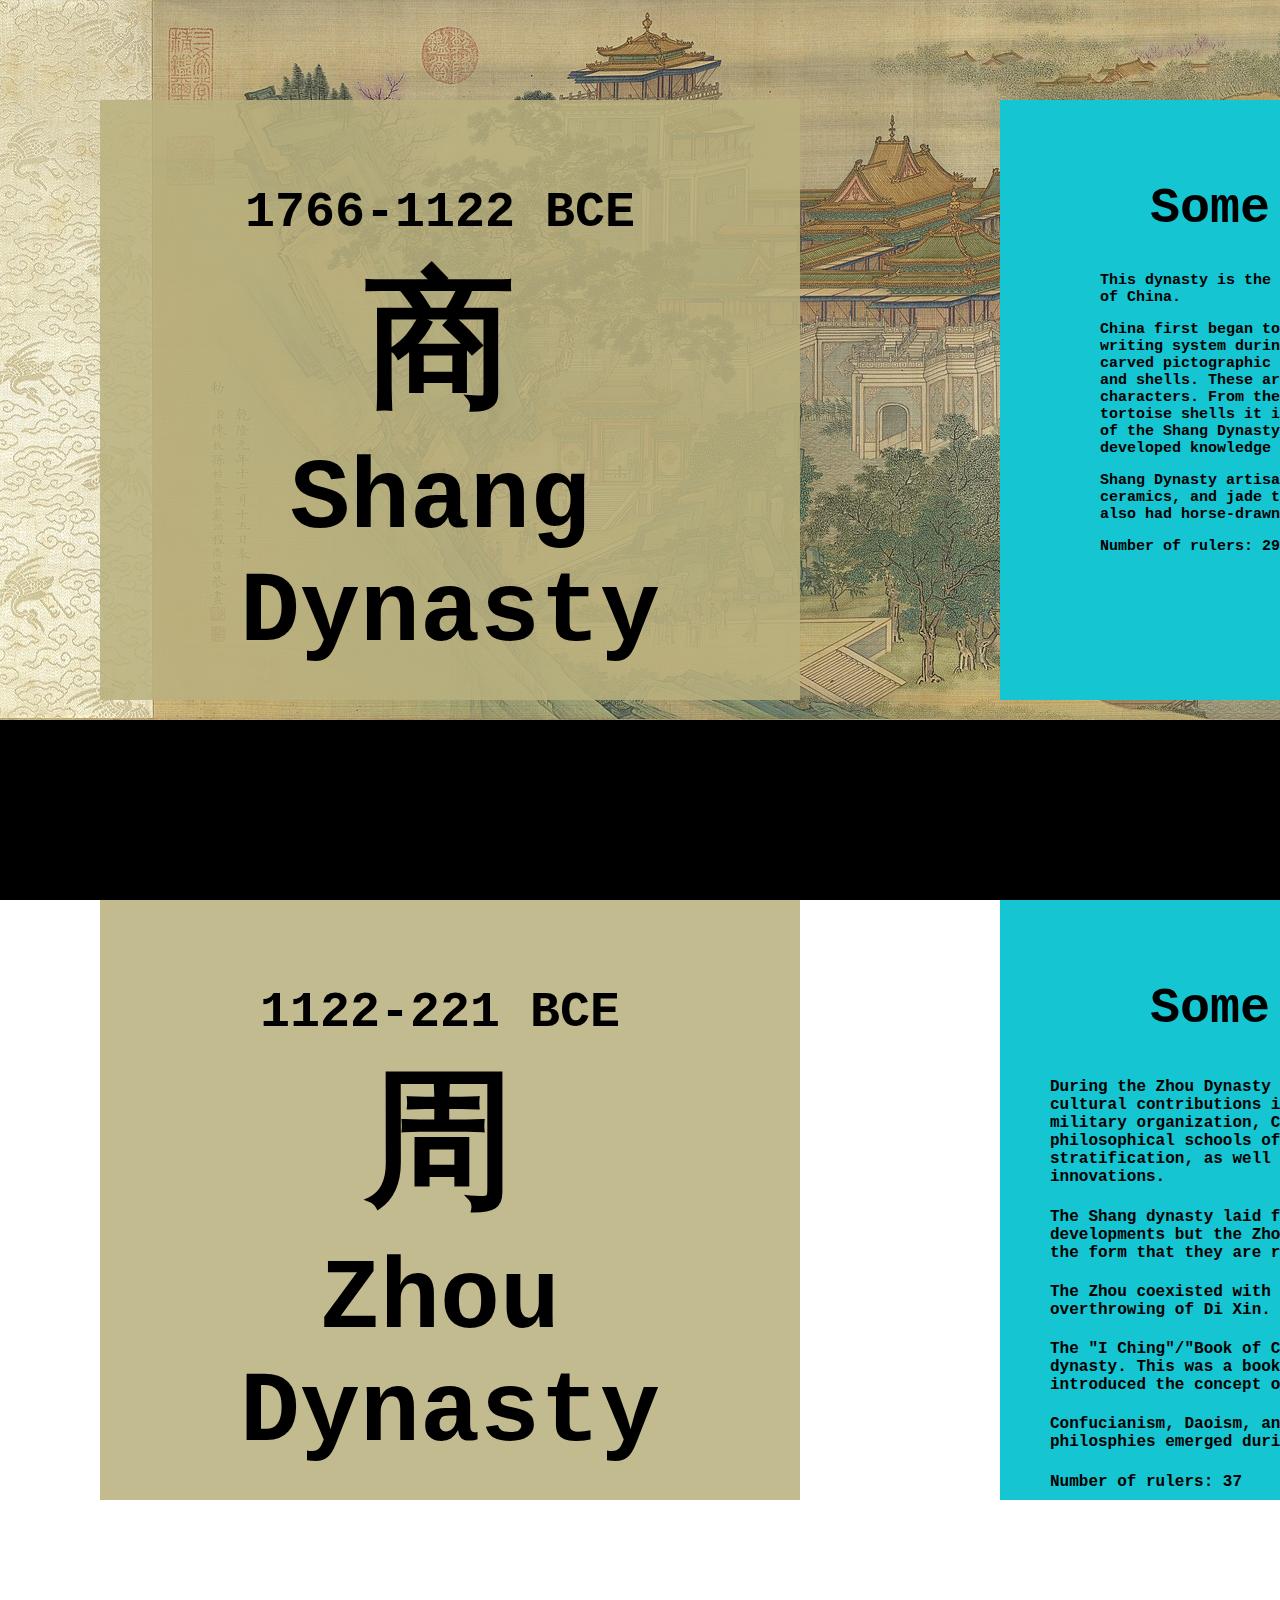
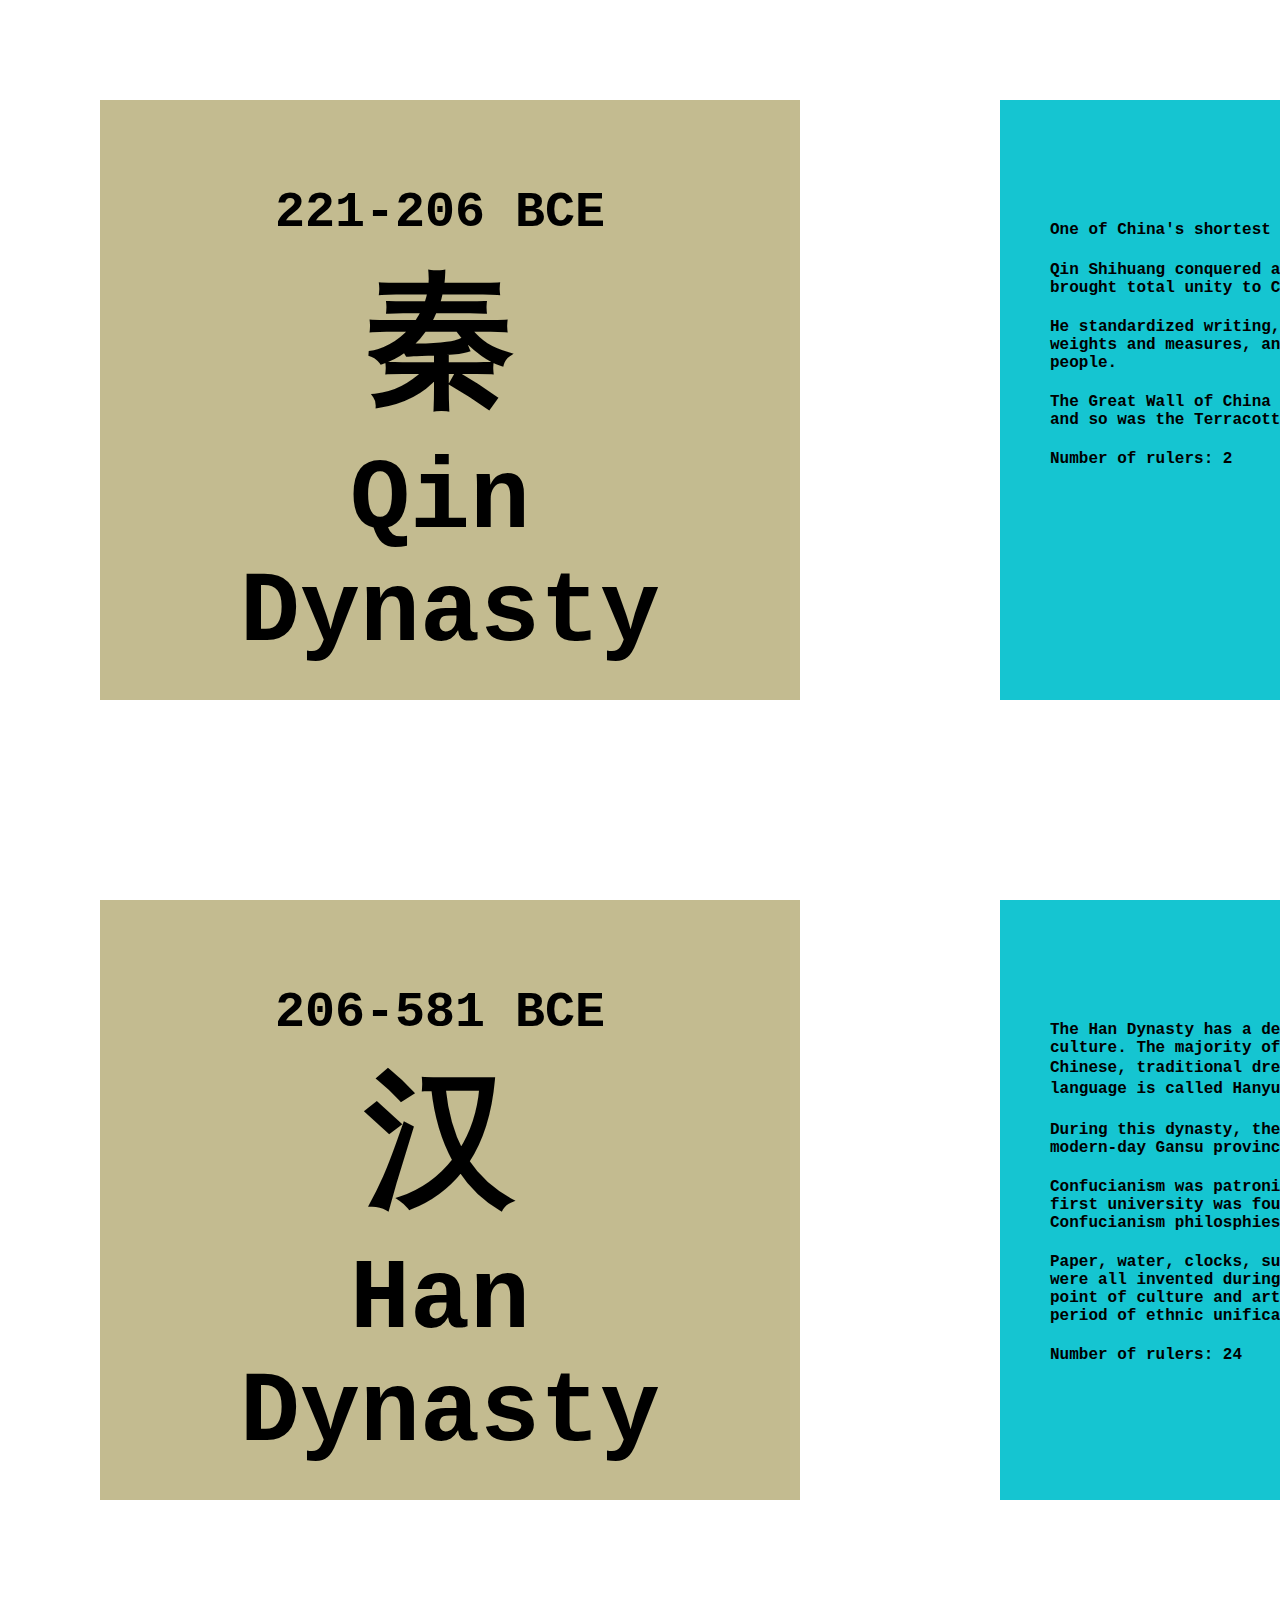
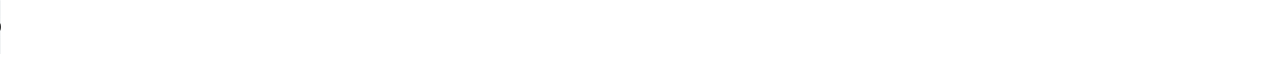
==== finalProject/index.html @ f20c357b "final draft" ====
<!DOCTYPE html>
<html>
    <head>
        <meta charset="utf-8">
        <title>Through the Decades</title>
        <link rel="stylesheet" href="css/style.css">
        <script src="lib/p5.min.js" type="text/javascript"></script>
    </head>


    <body>
        <div id="p5-canvas-container">
            
        </div>


        <div class="theOne" id="main-container">
            
            
            <div class="main" id="c1">
                <div class="time" id="shang">
                    <h5>
                        1766-1122 BCE
                    </h5>
                    <h1>
                        商
                    </h1>

                    <h2>
                        Shang Dynasty
                    </h2>
                </div>

                <div class ="fyi">
                    <b>Some info:</b>
                    <h3>
                        This dynasty is the official first dynasty of China. 
                    </h3>

                    <h3>
                        China first began to develop its formal writing system during this dynasty. 
                        People carved pictographic characters onto bones and shells. These are called 'oracle bone' characters. 
                        From the inscriptions on tortoise shells it is inferred that people of the Shang Dynasty used 
                        calendars and developed knowledge of astronomy and math. 
                    </h3>

                    <h3>
                        Shang Dynasty artisans created bronze works, ceramics, and 
                        jade trinkets. The Shang army also had horse-drawn chariots.

                    </h3>

                    <h3>
                        Number of rulers: 29-30
                    </h3>

                </div>

                <div class="clothes">
                    <h6>
                        The basics of traditonal Chinese fashion were established during this dynasty.
                        People wore narrow, cuffed, knee-length shirt jackets tied with a sash and
                        a narrow ankle-length skirt. They then wore a peice of cloth that hung down 
                        to the knees. Clthes were vivid in primary colors and did not vary among 
                        people of different social class.
                    </h6>
                    <iframe class="canvas1Frame" src="shangCanvas" frameborder="0"></iframe>
                </div>

                <div class="people">
                    <iframe class="canvas1Frame" src="shangCanvas2" frameborder="0"></iframe>
                </div>

                <div class="map">
                    <img src="image/shangmap.png" width="400" height="400">

                </div>

                <div class="object">
                    <iframe class="canvas1Frame" src="shangCanvas3" frameborder="0"></iframe>
                </div>

                <div class="sources">

                <h3>
                    Sources:
                </h3>

                <a href="https://www.history.com/topics/ancient-china/shang-dynasty">Source1</a>
                <a href="https://www.metmuseum.org/toah/hd/shzh/hd_shzh.htm">Source2</a>
                <a href="https://www.china-admissions.com/blog/chinese-dynasties-you-should-know/">Source3</a>

                </div>


            </div>



            <div class="main" id="c2">

                <div class="time" id="zhou">
                    <h5>
                        1122-221 BCE
                    </h5>
                    <h1>
                        周
                    </h1>

                    <h2>
                        Zhou Dynasty
                    </h2>
                </div>

                <div class ="fyi">
                    <b>Some info:</b>

                    <h4>
                        During the Zhou Dynasty there were significant cultural contributions in 
                        agriculture, education, military organization, Chinese literature, music, 
                        philosophical schools of thought, social stratification, as well as political 
                        and religious innovations. 
                    </h4>

                    <h4>
                        The Shang dynasty laid foundations for these developments but the Zhou Dynasty is 
                        credited for the form that they are recognized as. 
                    </h4>

                    <h4>
                        The Zhou coexisted with the Shang until the overthrowing of Di Xin. 
                    </h4>

                    <h4>
                        The "I Ching"/"Book of Changes" was written in this dynasty. This was a book of 
                        divination that first introduced the concept of yin-yang.
                    </h4>

                    <h4>
                        Confucianism, Daoism, and Legalism - ancient Chinese philosphies emerged during this time. 
                    </h4>

                    <h4>
                        Number of rulers: 37
                    </h4>

                </div>

                <div class="clothes">

                    <h6>
                        The Zhou Dynasty mrked the begining of clothing turning to a statement 
                        of social status and society rank. Colors that the Emperor chooses to wear 
                        are forbidden to be worn by others. The dress jacket is also first introduced
                        in this time. The dress jacket consisted of an upper short skirt jacket, tucked 
                        inside a lower floor-length skirt, a long silk belt tied around the waist and cotton shawl
                        worn around the arms.
                    </h6>
                    <iframe class="canvas1Frame" src="zhouCanvas1" frameborder="0"></iframe>

    
                </div>

                <div class="people">
                    <iframe class="canvas1Frame" src="zhouCanvas2" frameborder="0"></iframe>
                </div>

                <div class="map">
                    <img src="image/zhoumap.jpeg" width="400" height="400">

                </div>

                <div class="object">
            
                    <iframe class="canvas1Frame" src="zhouCanvas3" frameborder="0"></iframe>
    
                </div>

                <div class="sources">
                    <h3>
                        Sources:
                    </h3>
                <a href="https://www.worldhistory.org/Zhou_Dynasty/">Source1</a>
                <a href="https://www.metmuseum.org/toah/hd/shzh/hd_shzh.htm">Source2</a>
                <a href="https://www.china-admissions.com/blog/chinese-dynasties-you-should-know/">Source3</a>
                <a href="https://www.britannica.com/biography/Mencius-Chinese-philosopher">Source4</a>
                <a href="https://www.worldhistory.org/Lao-Tzu/">Source5</a>
                <a href="https://www.nationalgeographic.com/culture/article/confucius">Source6</a>
                <a href="https://www.worldhistory.org/Sun-Tzu/">Source7</a>
                <a href="http://www.chinaknowledge.de/History/Zhou/personszhouwuwang.html">Source7</a>


                </div>

            </div>



            <div class="main" id="c3">
                <div class="time" id="qin">
                    <h5>
                        221-206 BCE
                    </h5>
                    <h1>
                        秦
                    </h1>

                    <h2>
                        Qin Dynasty
                    </h2>
                </div>


                <div class ="fyi">
                    <h4>
                        One of China's shortest dynasties. 
                    </h4>

                    <h4>
                        Qin Shihuang conquered all the rival kingdoms and brought total unity 
                        to China. 
                    </h4>
                    <h4>
                        He standardized writing, systems of currency, weights and measures, and conducted a 
                        census of his people. 
                    </h4>

                    <h4>
                        The Great Wall of China was built during this time and so was the Terracotta Warriors. 
                    </h4>

                    <h4>
                        Number of rulers: 2
                    </h4>


                </div>

                <div class="clothes">
                    <h6>
                        Questioning why the clothes are the same as the Zhou dynasty? That is because
                        this dynasty was too short to make any changes to fashion. Emperor Qin was not
                        around long enough to completely unify Chinese fashion but he unified color. 
                        He chose black as the uniform color of fashion because black represented the power of 
                        water and the Zhou dynasty's favored color was red, the symbol of fire. Water extiguishes
                        fire. 
                    </h6>
                    <iframe class="canvas1Frame" src="zhouCanvas1/" frameborder="0"></iframe>
                </div>

                <div class="people">
                    <iframe class="canvas1Frame" src="qinCanvas2/" frameborder="0"></iframe>
                </div>

                <div class="map">
                    <img src="image/qinmap.jpeg" width="400" height="400">
                </div>

                <div class="object">
                    <iframe class="canvas1Frame" src="qinCanvas3" frameborder="0"></iframe>
                </div>

                <div class="source">
                <h3>
                    Sources:
                </h3>

                <a href="https://www.nationalgeographic.com/culture/article/qin-shi-huangdi">Source1</a>
                <a href="https://www.china-admissions.com/blog/chinese-dynasties-you-should-know/">Source2</a>
                <a href="https://courses.lumenlearning.com/suny-hccc-worldcivilization/chapter/the-qin-dynasty/#:~:text=Qin%20Shi%20Huang%20standardized%20writing,systems%2C%20and%20built%20great%20highways.">Source3</a>
                <a href="https://en.wikipedia.org/wiki/Ban_Liang">Source4</a>    
            </div>

            </div>



            <div class="main" id="c4">
                <div class="time" id="han">
                    <h5>
                        206-581 BCE
                    </h5>
                    <h1>
                        汉
                    </h1>

                    <h2>
                        Han Dynasty
                    </h2>
                </div>

                <div class ="fyi">
                    <h4>
                        The Han Dynasty has a deep influence in Chinese culture. The majority of China's ethnic
                        group is Han Chinese, traditional dress is Hanfu (汉服), and language is called Hanyu (汉语).
                    </h4>

                    <h4>
                        During this dynasty, the territory was expanded into modern-day Gansu province. 
                    </h4>

                    <h4>
                        Confucianism was patronized by the emperor and the first university was founded
                        for the study of Confucianism philosphies. 
                    </h4>


                    <h4>
                        Paper, water, clocks, sundials, silk, seismographs were all invented during
                        this time. It was a high point of culture and art and even considered to be a 
                        period of ethnic unification.
                    </h4>

                    <h4>
                        Number of rulers: 24
                    </h4>


                </div>

                <div class="clothes">
                    <h6>
                        The traditional Chinese dress 汉服 (hanfu) got its name from this dynasty. Han 
                        clothing was elegant and dignified and the royal court maintained the Qin's favor
                        of dressing in black and formal dresses had edges of red. 
                    </h6>
                    <iframe class="canvas1Frame" src="hanCanvas1/" frameborder="0"></iframe>
                </div>

                <div class="people">
                    <iframe class="canvas1Frame" src="hanCanvas2/" frameborder="0"></iframe>
                </div>

                <div class="map">
                    <img src="image/hanmap.jpeg" width="400" height="400">

                </div>

                <div class="object">
                    <iframe class="canvas1Frame" src="hanCanvas3" frameborder="0"></iframe>
                </div>

                <div class="sources">
                    <h3>
                        Sources:
                    </h3>
                <a href="http://thehanorganization.weebly.com/important-people.html">Source1</a>
                <a href="https://www.china-admissions.com/blog/chinese-dynasties-you-should-know/">Source2</a>
                <a href="https://www.metmuseum.org/art/collection/search/49519">Source3</a>
                <a href="https://www.liverpoolmuseums.org.uk/stories/journey-through-han-dynasty-ten-objects">Source4</a>
                </div>

            </div>

        </div>
    
        <script src="js/sketch.js" type="text/javascript"></script>
        <audio controls autoplay loop>
            <source src="bgm.mp3" type="audio/mp3">
          Your browser does not support the audio element.
        </audio>
    </body>


</html>
---- finalProject/css/style.css ----
html, body {
    margin: 0;
    padding: 0;
  }

canvas {
display: block;
}
 
 
#p5-canvas-container {
    position: fixed;
}

.main{
    display: flex;
    flex-wrap: nowrap;
    overflow-x: auto;
    margin: 100;

}

.fyi{
    background-color: rgb(21, 197, 209);
    position: relative;
    width: 400px;
    height: 400px;
    margin: 100px;
    padding: 100px;
    font-family: 'Courier New', Courier, monospace;


}

b{
    font-size: 50px;
    position:relative;
    text-align: center;
    bottom:20px;
    left: 50px;
}



.time{
    background-color: rgba(185, 176, 126, 0.864);
    width: 400px;
    height: 400px;
    margin: 100px;
    padding: 100px;
    padding-left: 200px;
    position: relative;
    font-family: 'Courier New', Courier, monospace;

}

h5{
    font-size: 50px;
    position:relative;
    right: 15%;
    text-align: center;
    bottom:100px;
}

h1{
    font-size: 150px;
    position:relative;
    right: 15%;
    bottom: 200px;
    text-align: center;
}

h2{
    font-size: 100px;
    position:relative;
    right: 15%;
    bottom: 300px;
    text-align: center;
}

h4{
    position:relative;
    font-size: 16px;
    width: 500px;
    right: 50px;
    
}


h3{
    font-size: 15px;
    bottom: 300px;
    width:400px;
    
}
h6{
    font-size: 8px;
    position:relative;
    width: 400px;
}

h6:hover{
    font-size: 20px;
    background-color: bisque;
    width: 400px;

}

.clothes{
    background-color: rgba(215, 47, 103, 0.864);
    width: 400px;
    height: 400px;
    padding: 100px;
    margin: 100px;
    position: relative;
    font-family: 'Courier New', Courier, monospace;
    
}
  


.people{
    background-color: rgba(48, 100, 184, 0.864);
    width: 400px;
    height: 400px;
    padding: 100px;
    margin: 100px;
    position: relative;
    
}

.sources{
    background-color: rgba(249, 149, 9, 0.864);
    width: 400px;
    height: 400px;
    padding: 100px;
    margin: 100px;
    position: relative;
    
}

.map{
    background-color: rgba(123, 200, 30, 0.864);
    width: 400px;
    height: 400px;
    padding: 100px;
    margin: 100px;
    position: relative;
    
}

.object{
    background-color: salmon;
    width: 400px;
    height: 400px;
    padding: 100px;
    margin: 100px;
    position: relative;
    
}




iframe{
    display: block;
    background-color: aqua;
    width:400px;
    height:400px;
    
}
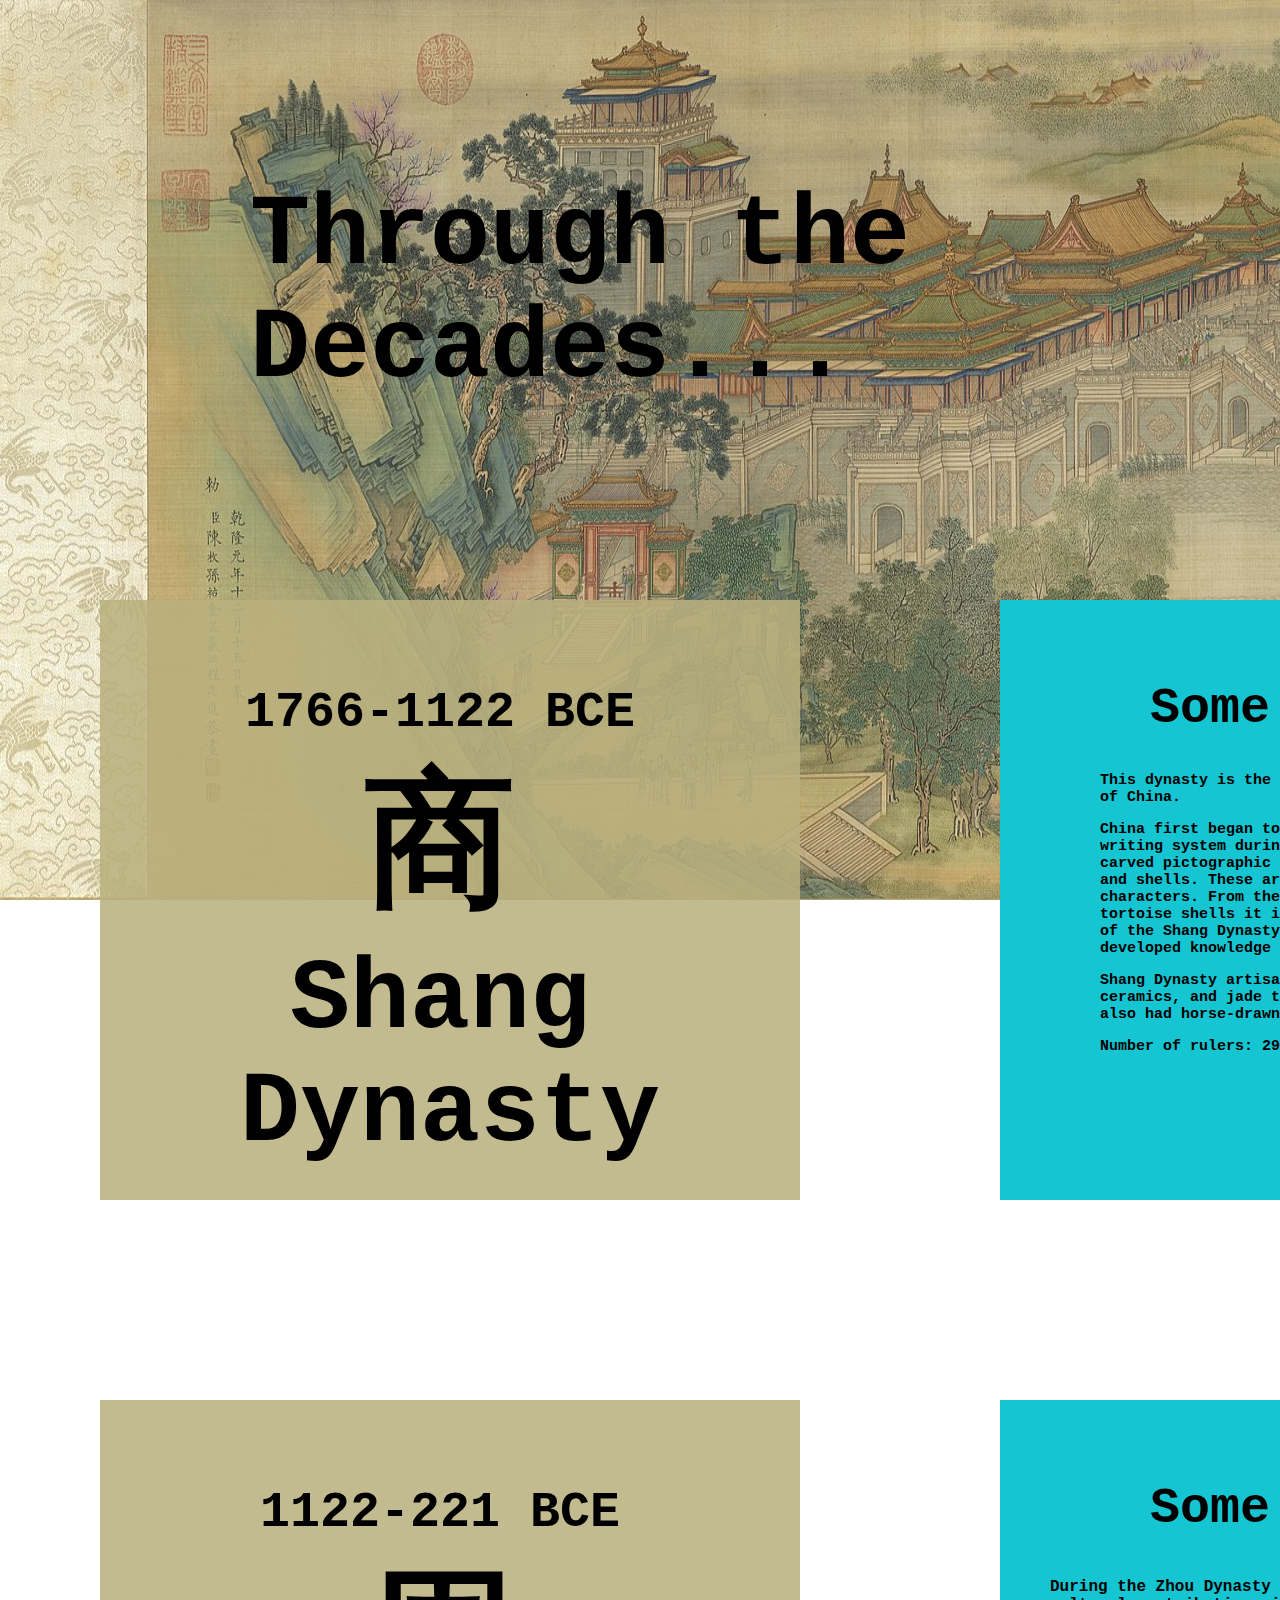
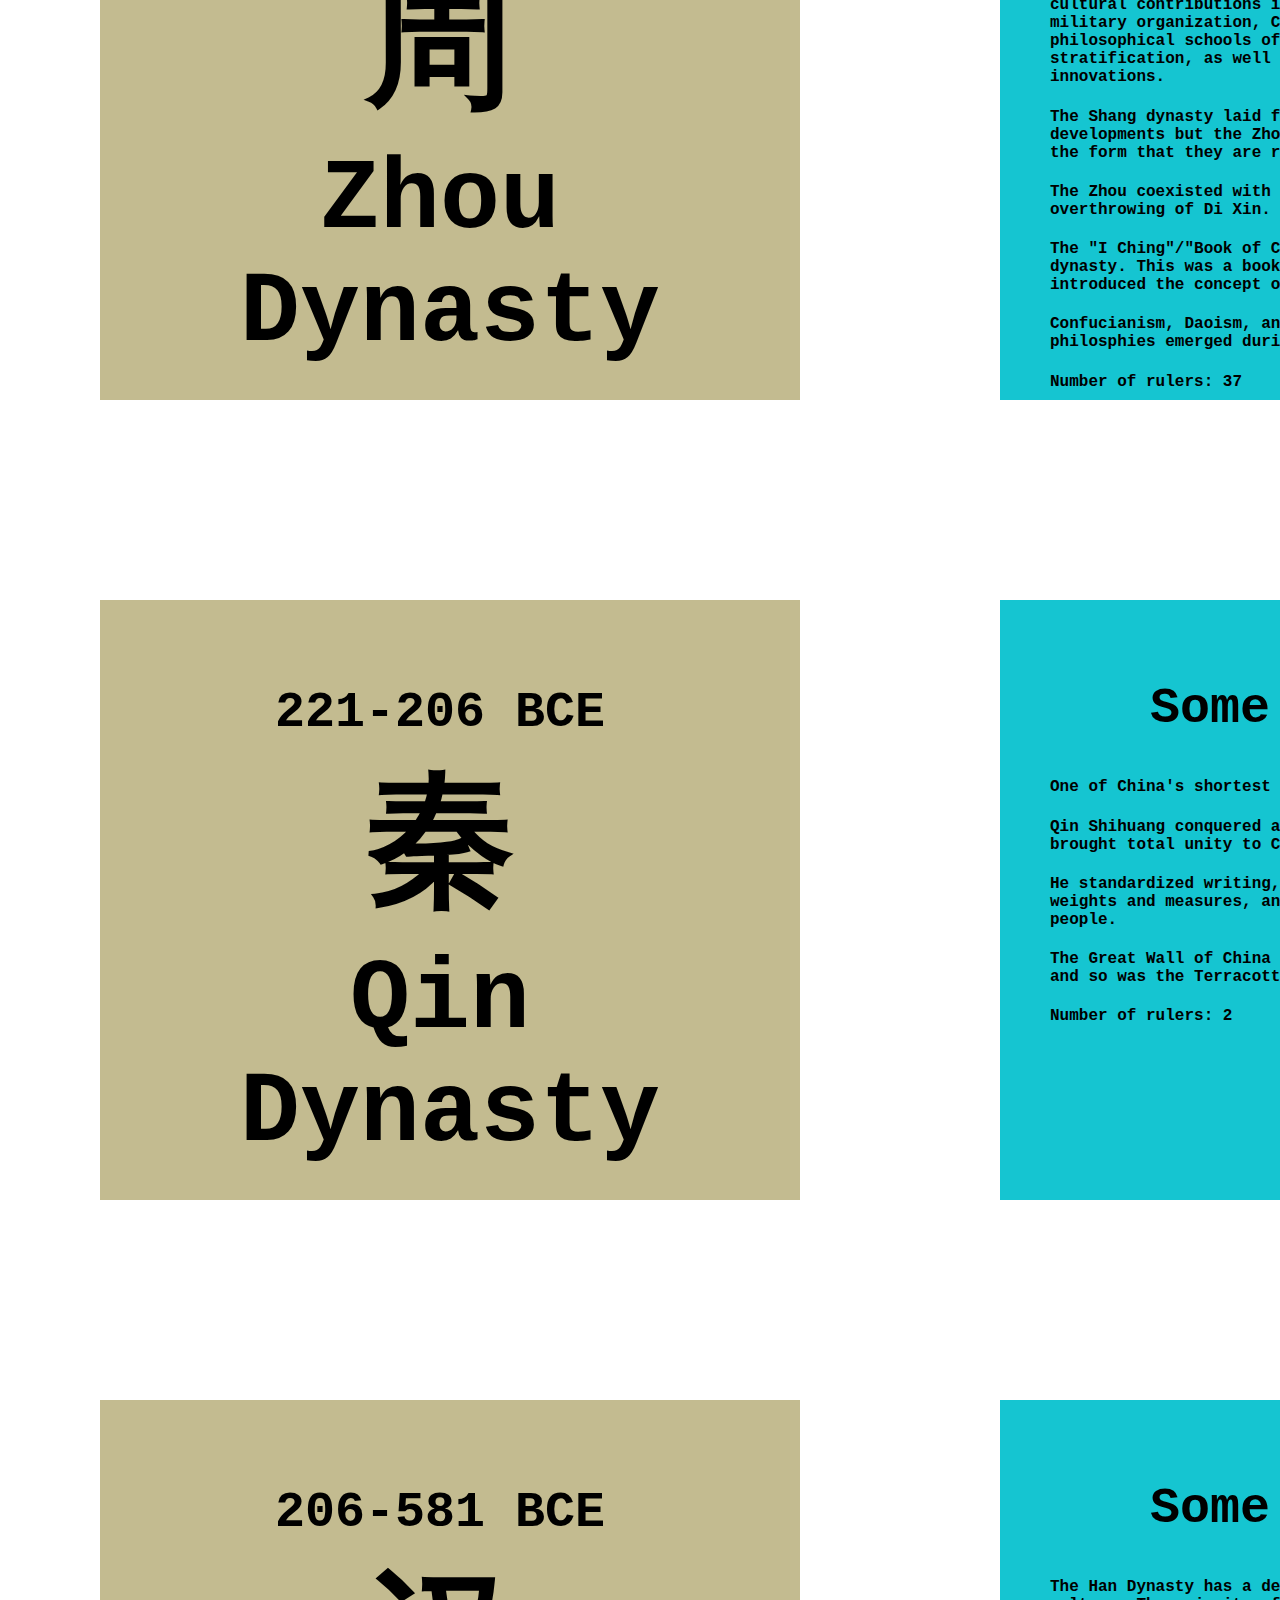
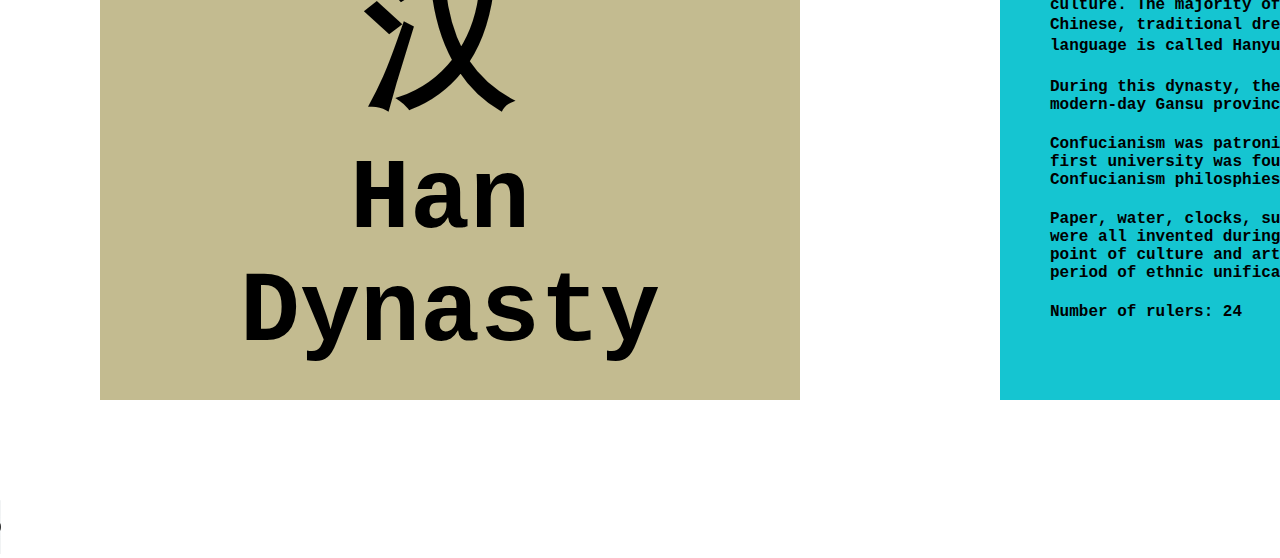
==== commit 5c739313: "final2" ====
--- a/finalProject/index.html
+++ b/finalProject/index.html
@@ -3,6 +3,7 @@
     <head>
         <meta charset="utf-8">
         <title>Through the Decades</title>
+        <meta name="viewport" content="width=device-width, initial-scale=1.0">
         <link rel="stylesheet" href="css/style.css">
         <script src="lib/p5.min.js" type="text/javascript"></script>
     </head>
@@ -14,7 +15,15 @@
         </div>
 
 
+
         <div class="theOne" id="main-container">
+            <div class="main">
+                <div id="intro">
+                    <h7>
+                        Through the Decades...
+                    </h7>
+                </div>
+            </div>
             
             
             <div class="main" id="c1">
@@ -212,6 +221,7 @@
 
 
                 <div class ="fyi">
+                    <b>Some info:</b>
                     <h4>
                         One of China's shortest dynasties. 
                     </h4>
@@ -290,6 +300,7 @@
                 </div>
 
                 <div class ="fyi">
+                    <b>Some info:</b>
                     <h4>
                         The Han Dynasty has a deep influence in Chinese culture. The majority of China's ethnic
                         group is Han Chinese, traditional dress is Hanfu (汉服), and language is called Hanyu (汉语).
--- a/finalProject/css/style.css
+++ b/finalProject/css/style.css
@@ -11,6 +11,26 @@
 #p5-canvas-container {
     position: fixed;
 }
+
+#intro{
+    margin: 100px;
+    padding: 100px;
+    width: 1000px;
+    height: 100px;
+    position: relative
+}
+
+h7{
+    font-size: 50px;
+    position:relative;
+    text-align: center;
+    bottom:20px;
+    left: 50px;
+    font-family: 'Courier New', Courier, monospace;
+    font-size: 100px;
+    font-weight: bolder;
+}
+
 
 .main{
     display: flex;
